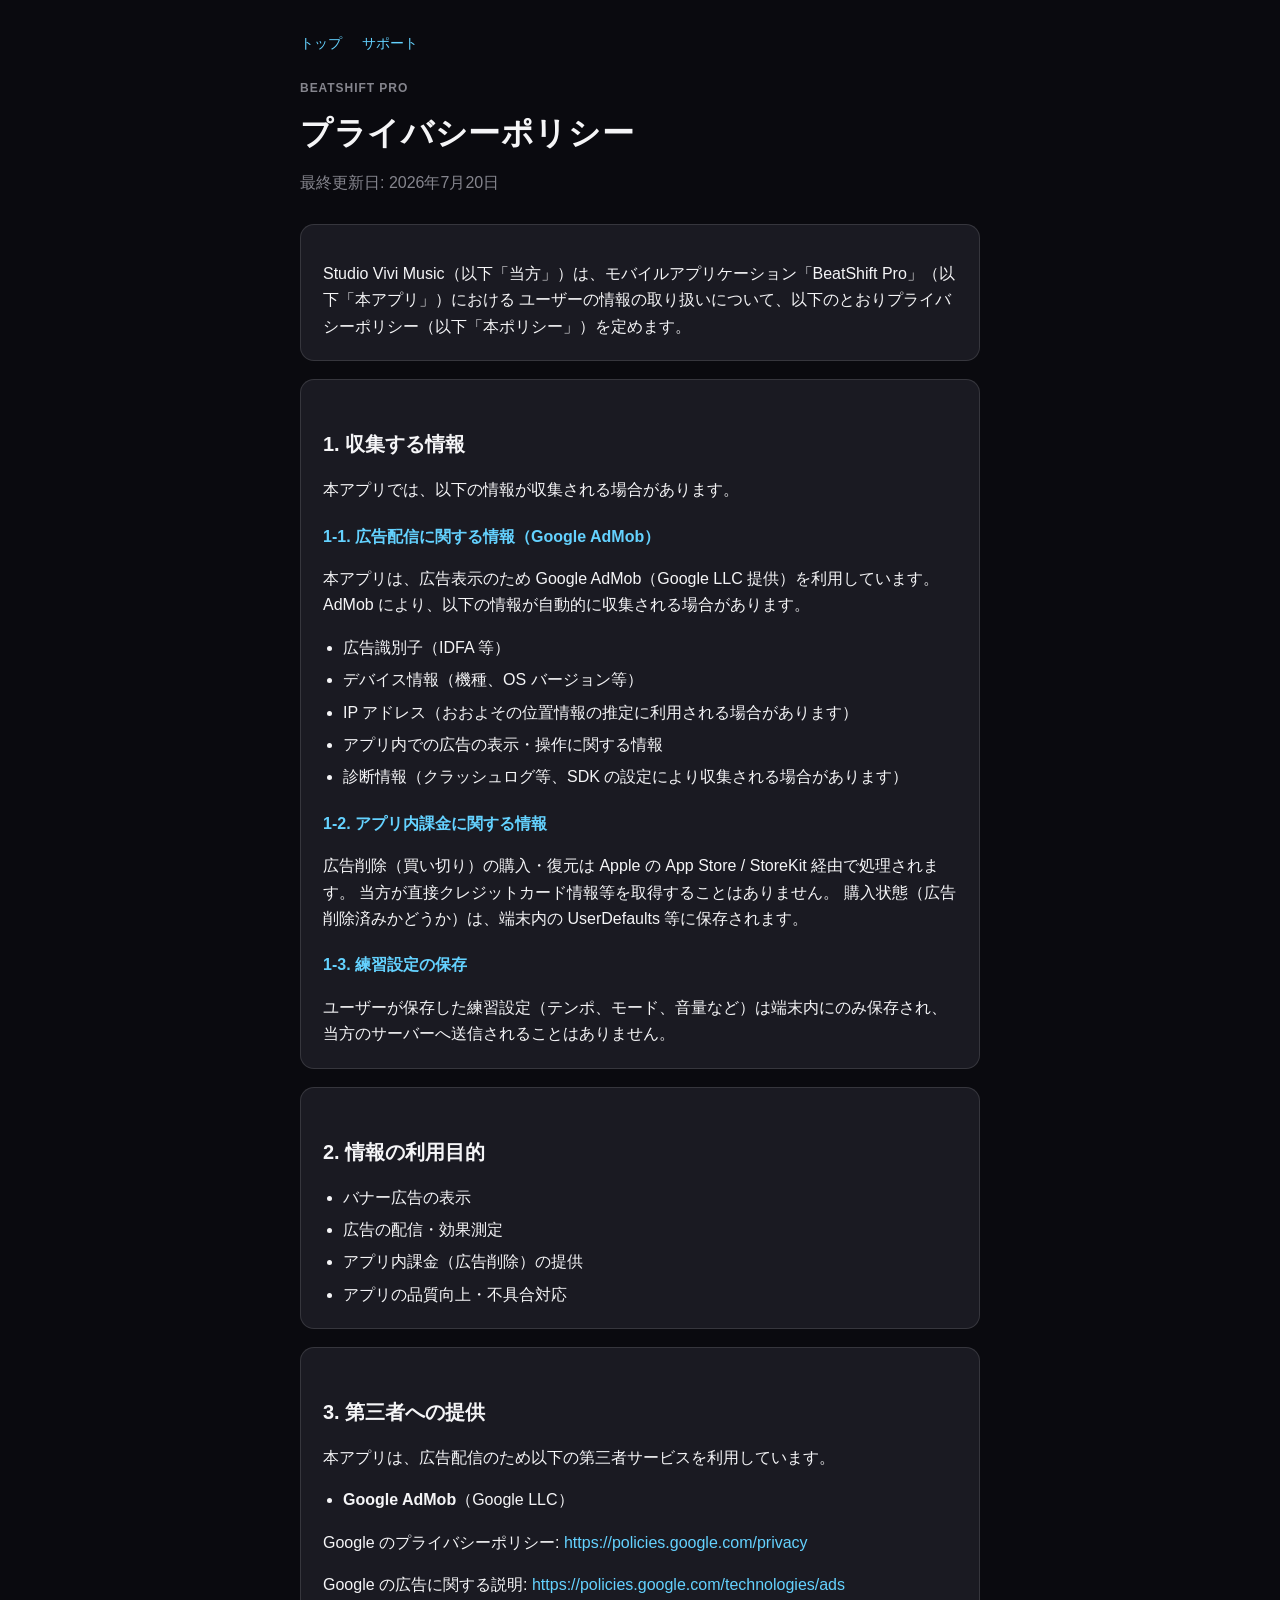
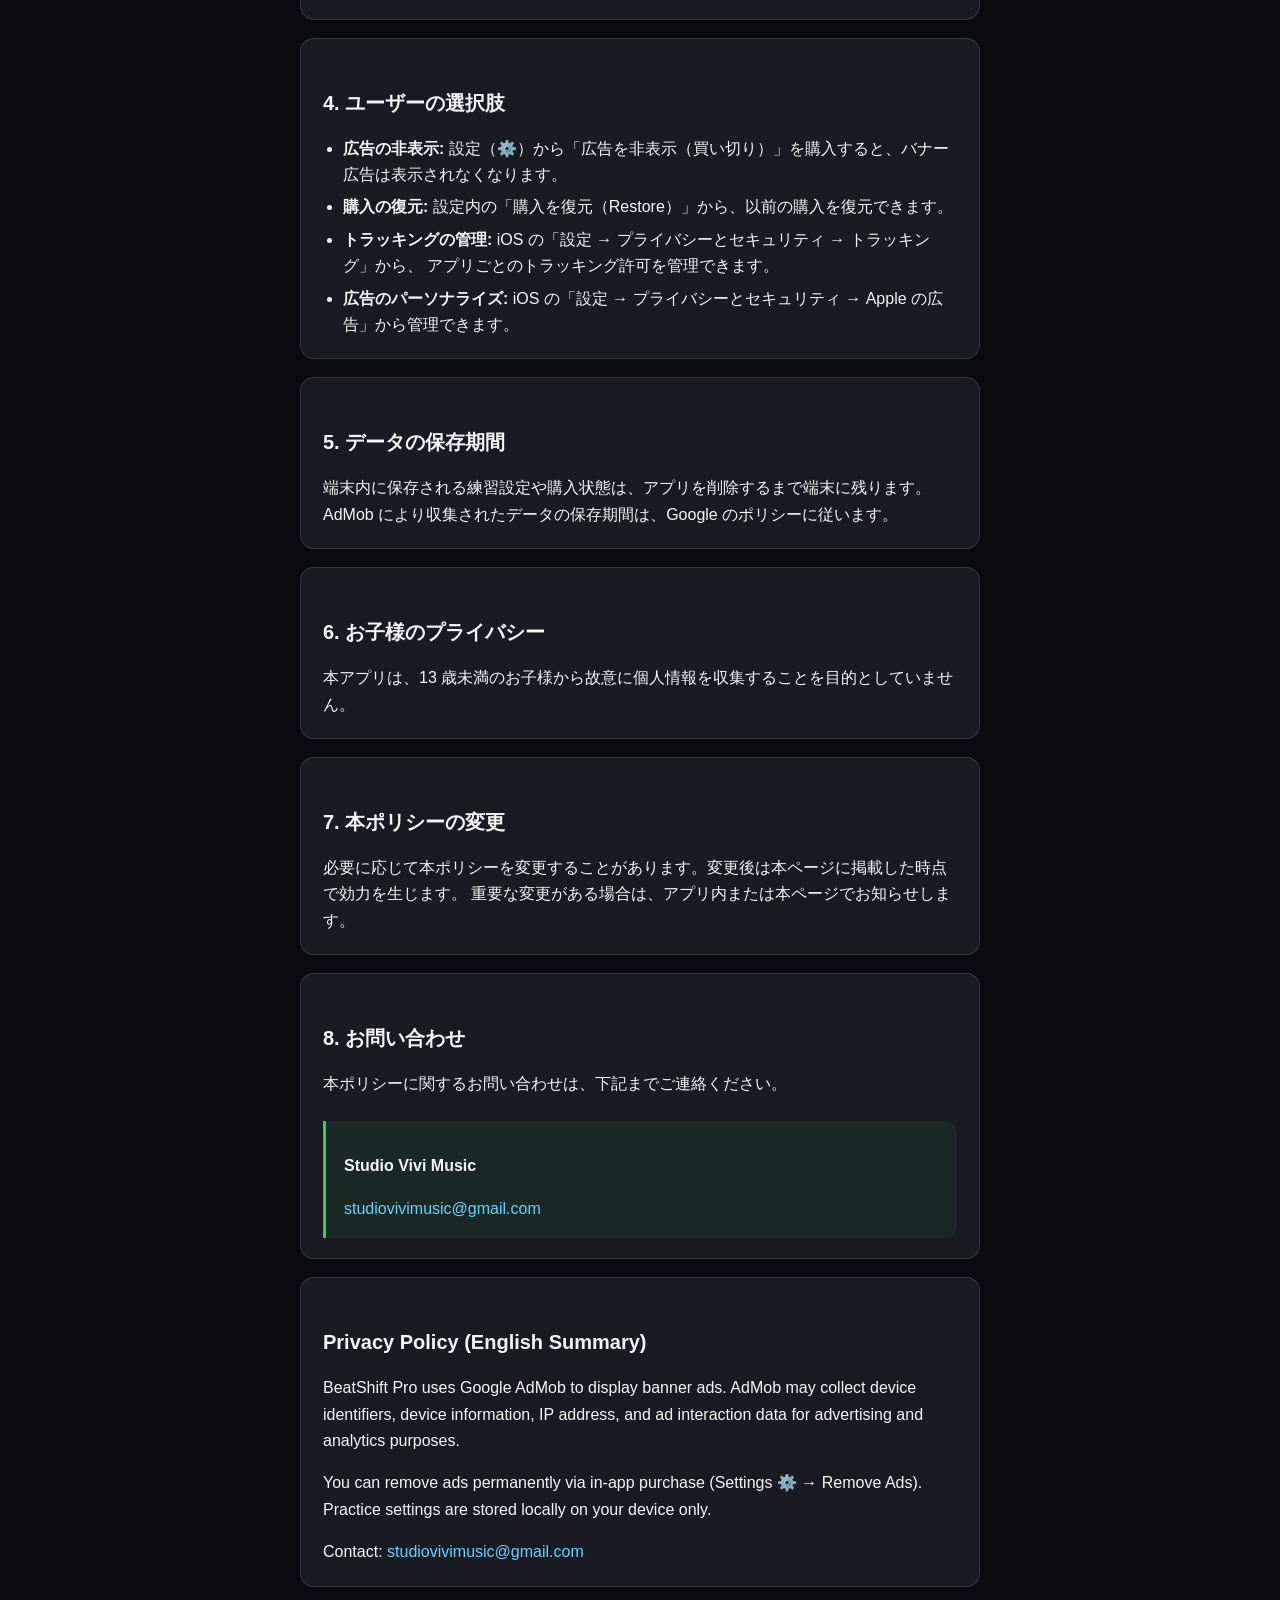
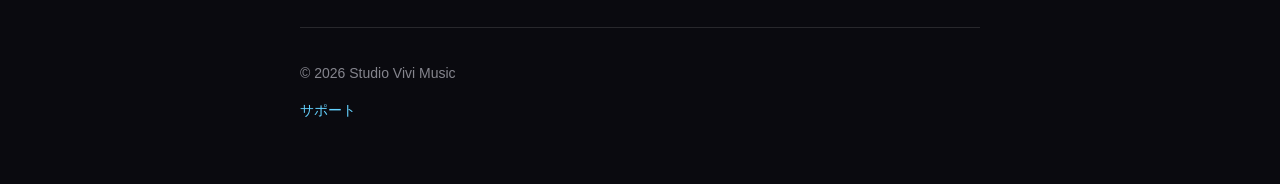
==== docs/privacy.html @ 6d374716 "Add GitHub Pages support and privacy policy" ====
<!DOCTYPE html>
<html lang="ja">
<head>
  <meta charset="UTF-8">
  <meta name="viewport" content="width=device-width, initial-scale=1">
  <title>プライバシーポリシー — BeatShift Pro</title>
  <link rel="stylesheet" href="style.css">
</head>
<body>
  <main class="container">
    <nav class="topnav">
      <a href="index.html">トップ</a>
      <a href="support.html">サポート</a>
    </nav>

    <header class="hero">
      <p class="eyebrow">BeatShift Pro</p>
      <h1>プライバシーポリシー</h1>
      <p class="lead">最終更新日: 2026年7月20日</p>
    </header>

    <section class="panel">
      <p>
        Studio Vivi Music（以下「当方」）は、モバイルアプリケーション「BeatShift Pro」（以下「本アプリ」）における
        ユーザーの情報の取り扱いについて、以下のとおりプライバシーポリシー（以下「本ポリシー」）を定めます。
      </p>
    </section>

    <section class="panel">
      <h2>1. 収集する情報</h2>
      <p>本アプリでは、以下の情報が収集される場合があります。</p>

      <h3>1-1. 広告配信に関する情報（Google AdMob）</h3>
      <p>
        本アプリは、広告表示のため Google AdMob（Google LLC 提供）を利用しています。
        AdMob により、以下の情報が自動的に収集される場合があります。
      </p>
      <ul>
        <li>広告識別子（IDFA 等）</li>
        <li>デバイス情報（機種、OS バージョン等）</li>
        <li>IP アドレス（おおよその位置情報の推定に利用される場合があります）</li>
        <li>アプリ内での広告の表示・操作に関する情報</li>
        <li>診断情報（クラッシュログ等、SDK の設定により収集される場合があります）</li>
      </ul>

      <h3>1-2. アプリ内課金に関する情報</h3>
      <p>
        広告削除（買い切り）の購入・復元は Apple の App Store / StoreKit 経由で処理されます。
        当方が直接クレジットカード情報等を取得することはありません。
        購入状態（広告削除済みかどうか）は、端末内の UserDefaults 等に保存されます。
      </p>

      <h3>1-3. 練習設定の保存</h3>
      <p>
        ユーザーが保存した練習設定（テンポ、モード、音量など）は端末内にのみ保存され、
        当方のサーバーへ送信されることはありません。
      </p>
    </section>

    <section class="panel">
      <h2>2. 情報の利用目的</h2>
      <ul>
        <li>バナー広告の表示</li>
        <li>広告の配信・効果測定</li>
        <li>アプリ内課金（広告削除）の提供</li>
        <li>アプリの品質向上・不具合対応</li>
      </ul>
    </section>

    <section class="panel">
      <h2>3. 第三者への提供</h2>
      <p>本アプリは、広告配信のため以下の第三者サービスを利用しています。</p>
      <ul>
        <li><strong>Google AdMob</strong>（Google LLC）</li>
      </ul>
      <p>
        Google のプライバシーポリシー:
        <a href="https://policies.google.com/privacy" target="_blank" rel="noopener noreferrer">https://policies.google.com/privacy</a>
      </p>
      <p>
        Google の広告に関する説明:
        <a href="https://policies.google.com/technologies/ads" target="_blank" rel="noopener noreferrer">https://policies.google.com/technologies/ads</a>
      </p>
    </section>

    <section class="panel">
      <h2>4. ユーザーの選択肢</h2>
      <ul>
        <li>
          <strong>広告の非表示:</strong>
          設定（⚙️）から「広告を非表示（買い切り）」を購入すると、バナー広告は表示されなくなります。
        </li>
        <li>
          <strong>購入の復元:</strong>
          設定内の「購入を復元（Restore）」から、以前の購入を復元できます。
        </li>
        <li>
          <strong>トラッキングの管理:</strong>
          iOS の「設定 → プライバシーとセキュリティ → トラッキング」から、
          アプリごとのトラッキング許可を管理できます。
        </li>
        <li>
          <strong>広告のパーソナライズ:</strong>
          iOS の「設定 → プライバシーとセキュリティ → Apple の広告」から管理できます。
        </li>
      </ul>
    </section>

    <section class="panel">
      <h2>5. データの保存期間</h2>
      <p>
        端末内に保存される練習設定や購入状態は、アプリを削除するまで端末に残ります。
        AdMob により収集されたデータの保存期間は、Google のポリシーに従います。
      </p>
    </section>

    <section class="panel">
      <h2>6. お子様のプライバシー</h2>
      <p>
        本アプリは、13 歳未満のお子様から故意に個人情報を収集することを目的としていません。
      </p>
    </section>

    <section class="panel">
      <h2>7. 本ポリシーの変更</h2>
      <p>
        必要に応じて本ポリシーを変更することがあります。変更後は本ページに掲載した時点で効力を生じます。
        重要な変更がある場合は、アプリ内または本ページでお知らせします。
      </p>
    </section>

    <section class="panel">
      <h2>8. お問い合わせ</h2>
      <p>本ポリシーに関するお問い合わせは、下記までご連絡ください。</p>
      <div class="contact-box">
        <p><strong>Studio Vivi Music</strong></p>
        <p><a href="mailto:studiovivimusic@gmail.com">studiovivimusic@gmail.com</a></p>
      </div>
    </section>

    <section class="panel">
      <h2>Privacy Policy (English Summary)</h2>
      <p>
        BeatShift Pro uses Google AdMob to display banner ads. AdMob may collect device identifiers,
        device information, IP address, and ad interaction data for advertising and analytics purposes.
      </p>
      <p>
        You can remove ads permanently via in-app purchase (Settings ⚙️ → Remove Ads).
        Practice settings are stored locally on your device only.
      </p>
      <p>
        Contact: <a href="mailto:studiovivimusic@gmail.com">studiovivimusic@gmail.com</a>
      </p>
    </section>

    <footer>
      <p>© 2026 Studio Vivi Music</p>
      <p><a href="support.html">サポート</a></p>
    </footer>
  </main>
</body>
</html>
---- docs/style.css ----
:root {
  --bg: #0a0a0f;
  --surface: #1a1a22;
  --border: rgba(255, 255, 255, 0.12);
  --text: #f5f5f7;
  --muted: rgba(235, 235, 245, 0.55);
  --accent: #64d2ff;
  --green: #30d158;
}

* {
  box-sizing: border-box;
}

body {
  margin: 0;
  font-family: -apple-system, BlinkMacSystemFont, "Segoe UI", Roboto, "Hiragino Sans", "Noto Sans JP", sans-serif;
  background: var(--bg);
  color: var(--text);
  line-height: 1.65;
}

a {
  color: var(--accent);
  text-decoration: none;
}

a:hover {
  text-decoration: underline;
}

.container {
  max-width: 720px;
  margin: 0 auto;
  padding: 32px 20px 48px;
}

.hero {
  margin-bottom: 28px;
}

.eyebrow {
  margin: 0 0 8px;
  font-size: 12px;
  font-weight: 700;
  letter-spacing: 0.08em;
  text-transform: uppercase;
  color: var(--muted);
}

h1 {
  margin: 0 0 10px;
  font-size: 2rem;
  letter-spacing: 0.02em;
}

h2 {
  margin: 28px 0 12px;
  font-size: 1.25rem;
}

h3 {
  margin: 20px 0 8px;
  font-size: 1rem;
  color: var(--accent);
}

.lead {
  margin: 0;
  color: var(--muted);
}

.topnav {
  margin-bottom: 24px;
  font-size: 14px;
}

.topnav a {
  margin-right: 16px;
}

.cards {
  display: grid;
  gap: 14px;
  margin: 24px 0 32px;
}

.card {
  display: block;
  padding: 18px 20px;
  background: var(--surface);
  border: 1px solid var(--border);
  border-radius: 14px;
  color: inherit;
  text-decoration: none;
  transition: border-color 0.15s ease;
}

.card:hover {
  border-color: rgba(100, 210, 255, 0.45);
  text-decoration: none;
}

.card h2 {
  margin: 0 0 6px;
  font-size: 1.1rem;
}

.card p {
  margin: 0;
  color: var(--muted);
  font-size: 14px;
}

.panel {
  padding: 20px 22px;
  background: var(--surface);
  border: 1px solid var(--border);
  border-radius: 14px;
  margin-bottom: 18px;
}

.panel p:last-child,
.panel ul:last-child {
  margin-bottom: 0;
}

ul, ol {
  padding-left: 1.25rem;
}

li + li {
  margin-top: 6px;
}

.note {
  padding: 16px 18px;
  border: 1px dashed var(--border);
  border-radius: 12px;
  color: var(--muted);
  font-size: 14px;
}

.note h2 {
  margin-top: 0;
  font-size: 1rem;
  color: var(--text);
}

code {
  padding: 2px 6px;
  border-radius: 6px;
  background: rgba(255, 255, 255, 0.06);
  font-size: 0.92em;
  word-break: break-all;
}

.contact-box {
  margin-top: 24px;
  padding: 16px 18px;
  border-left: 3px solid var(--green);
  background: rgba(48, 209, 88, 0.08);
  border-radius: 0 12px 12px 0;
}

footer {
  margin-top: 40px;
  padding-top: 20px;
  border-top: 1px solid var(--border);
  color: var(--muted);
  font-size: 14px;
}

@media (max-width: 480px) {
  h1 {
    font-size: 1.65rem;
  }
}
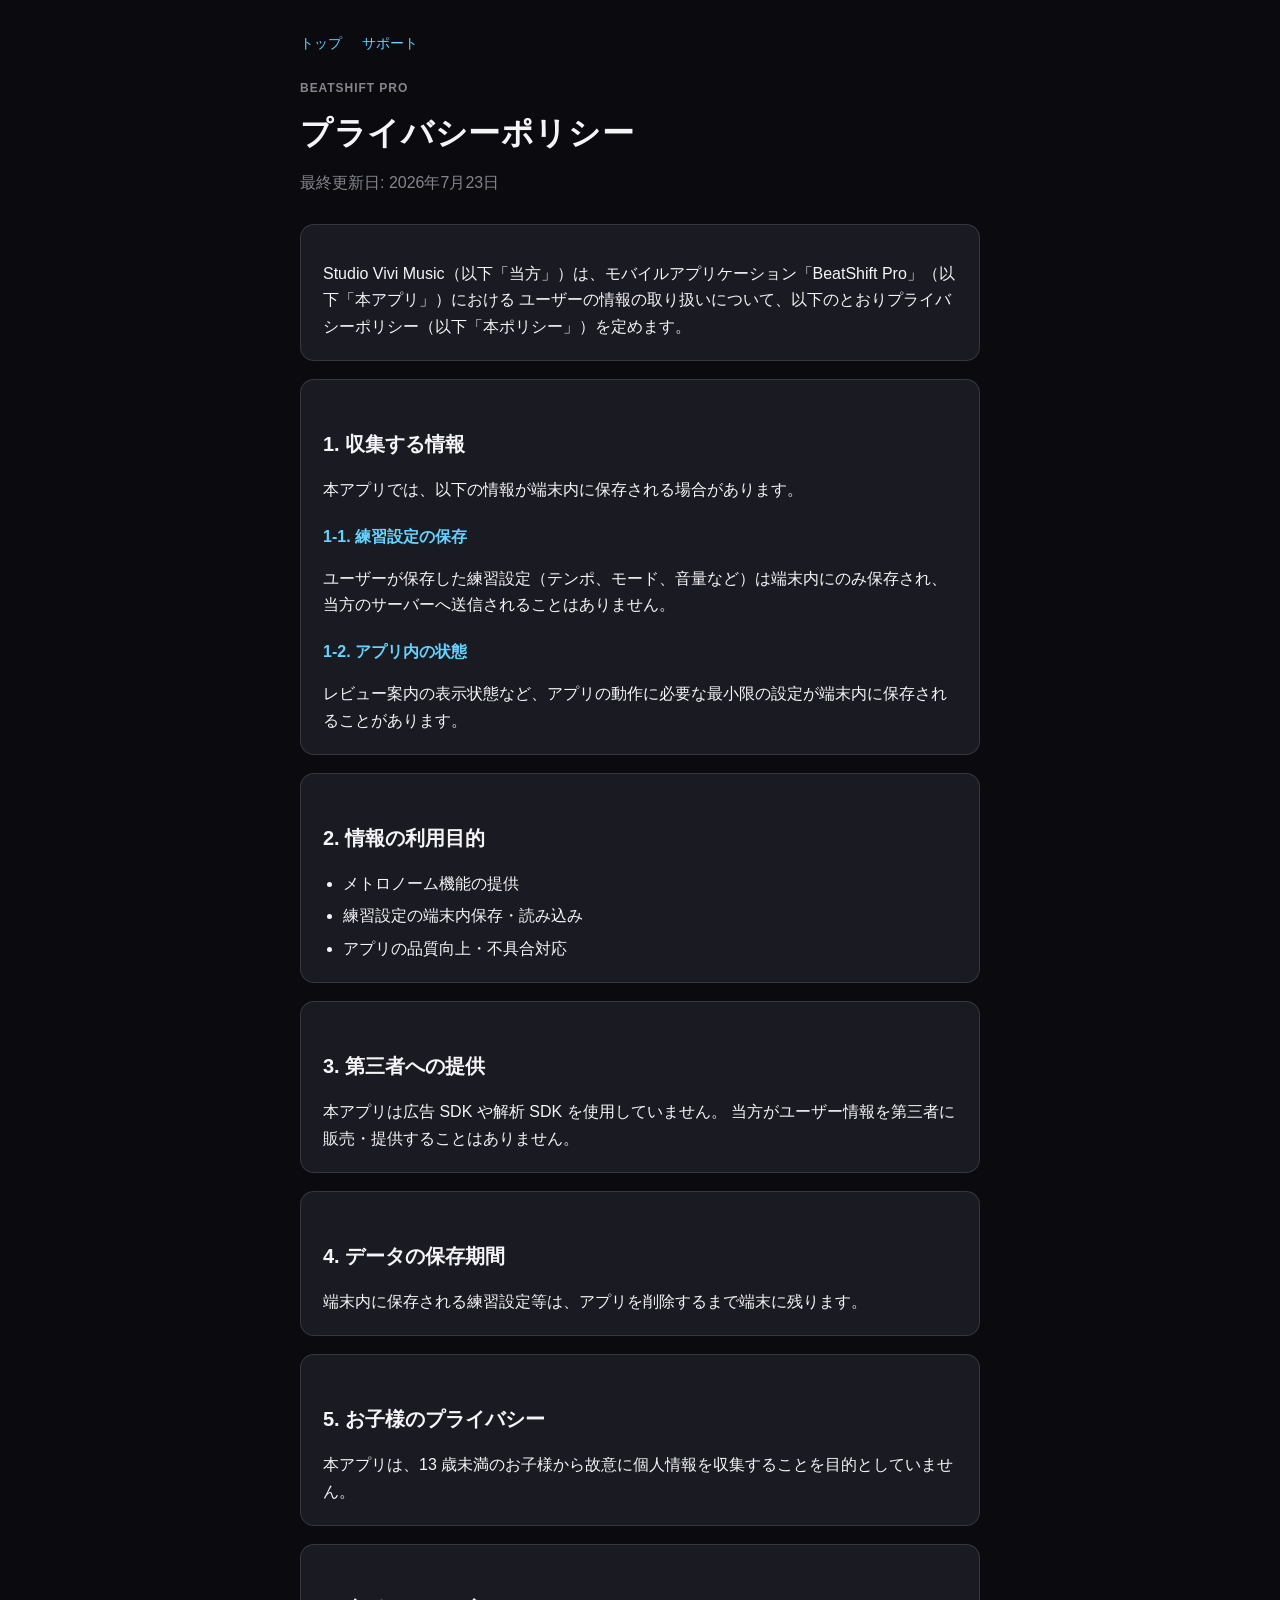
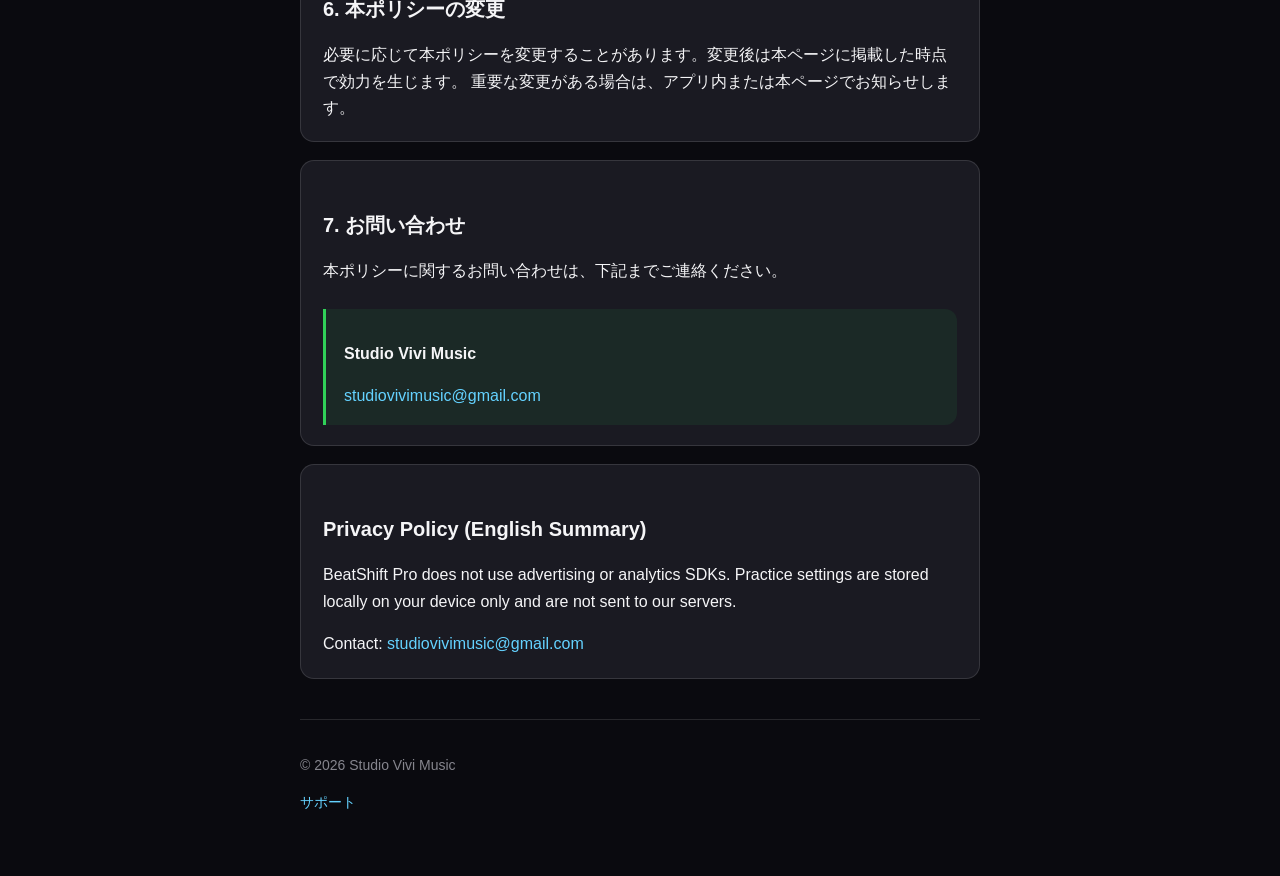
==== commit a4ca47ce: "Remove ads/IAP and harden odd-time playback. Drop AdMob and remove-ads purchase, rebalance the main " ====
--- a/docs/privacy.html
+++ b/docs/privacy.html
@@ -16,7 +16,7 @@
     <header class="hero">
       <p class="eyebrow">BeatShift Pro</p>
       <h1>プライバシーポリシー</h1>
-      <p class="lead">最終更新日: 2026年7月20日</p>
+      <p class="lead">最終更新日: 2026年7月23日</p>
     </header>
 
     <section class="panel">
@@ -28,101 +28,53 @@
 
     <section class="panel">
       <h2>1. 収集する情報</h2>
-      <p>本アプリでは、以下の情報が収集される場合があります。</p>
+      <p>本アプリでは、以下の情報が端末内に保存される場合があります。</p>
 
-      <h3>1-1. 広告配信に関する情報（Google AdMob）</h3>
-      <p>
-        本アプリは、広告表示のため Google AdMob（Google LLC 提供）を利用しています。
-        AdMob により、以下の情報が自動的に収集される場合があります。
-      </p>
-      <ul>
-        <li>広告識別子（IDFA 等）</li>
-        <li>デバイス情報（機種、OS バージョン等）</li>
-        <li>IP アドレス（おおよその位置情報の推定に利用される場合があります）</li>
-        <li>アプリ内での広告の表示・操作に関する情報</li>
-        <li>診断情報（クラッシュログ等、SDK の設定により収集される場合があります）</li>
-      </ul>
-
-      <h3>1-2. アプリ内課金に関する情報</h3>
-      <p>
-        広告削除（買い切り）の購入・復元は Apple の App Store / StoreKit 経由で処理されます。
-        当方が直接クレジットカード情報等を取得することはありません。
-        購入状態（広告削除済みかどうか）は、端末内の UserDefaults 等に保存されます。
-      </p>
-
-      <h3>1-3. 練習設定の保存</h3>
+      <h3>1-1. 練習設定の保存</h3>
       <p>
         ユーザーが保存した練習設定（テンポ、モード、音量など）は端末内にのみ保存され、
         当方のサーバーへ送信されることはありません。
+      </p>
+
+      <h3>1-2. アプリ内の状態</h3>
+      <p>
+        レビュー案内の表示状態など、アプリの動作に必要な最小限の設定が端末内に保存されることがあります。
       </p>
     </section>
 
     <section class="panel">
       <h2>2. 情報の利用目的</h2>
       <ul>
-        <li>バナー広告の表示</li>
-        <li>広告の配信・効果測定</li>
-        <li>アプリ内課金（広告削除）の提供</li>
+        <li>メトロノーム機能の提供</li>
+        <li>練習設定の端末内保存・読み込み</li>
         <li>アプリの品質向上・不具合対応</li>
       </ul>
     </section>
 
     <section class="panel">
       <h2>3. 第三者への提供</h2>
-      <p>本アプリは、広告配信のため以下の第三者サービスを利用しています。</p>
-      <ul>
-        <li><strong>Google AdMob</strong>（Google LLC）</li>
-      </ul>
       <p>
-        Google のプライバシーポリシー:
-        <a href="https://policies.google.com/privacy" target="_blank" rel="noopener noreferrer">https://policies.google.com/privacy</a>
-      </p>
-      <p>
-        Google の広告に関する説明:
-        <a href="https://policies.google.com/technologies/ads" target="_blank" rel="noopener noreferrer">https://policies.google.com/technologies/ads</a>
+        本アプリは広告 SDK や解析 SDK を使用していません。
+        当方がユーザー情報を第三者に販売・提供することはありません。
       </p>
     </section>
 
     <section class="panel">
-      <h2>4. ユーザーの選択肢</h2>
-      <ul>
-        <li>
-          <strong>広告の非表示:</strong>
-          設定（⚙️）から「広告を非表示（買い切り）」を購入すると、バナー広告は表示されなくなります。
-        </li>
-        <li>
-          <strong>購入の復元:</strong>
-          設定内の「購入を復元（Restore）」から、以前の購入を復元できます。
-        </li>
-        <li>
-          <strong>トラッキングの管理:</strong>
-          iOS の「設定 → プライバシーとセキュリティ → トラッキング」から、
-          アプリごとのトラッキング許可を管理できます。
-        </li>
-        <li>
-          <strong>広告のパーソナライズ:</strong>
-          iOS の「設定 → プライバシーとセキュリティ → Apple の広告」から管理できます。
-        </li>
-      </ul>
-    </section>
-
-    <section class="panel">
-      <h2>5. データの保存期間</h2>
+      <h2>4. データの保存期間</h2>
       <p>
-        端末内に保存される練習設定や購入状態は、アプリを削除するまで端末に残ります。
-        AdMob により収集されたデータの保存期間は、Google のポリシーに従います。
+        端末内に保存される練習設定等は、アプリを削除するまで端末に残ります。
       </p>
     </section>
 
     <section class="panel">
-      <h2>6. お子様のプライバシー</h2>
+      <h2>5. お子様のプライバシー</h2>
       <p>
         本アプリは、13 歳未満のお子様から故意に個人情報を収集することを目的としていません。
       </p>
     </section>
 
     <section class="panel">
-      <h2>7. 本ポリシーの変更</h2>
+      <h2>6. 本ポリシーの変更</h2>
       <p>
         必要に応じて本ポリシーを変更することがあります。変更後は本ページに掲載した時点で効力を生じます。
         重要な変更がある場合は、アプリ内または本ページでお知らせします。
@@ -130,7 +82,7 @@
     </section>
 
     <section class="panel">
-      <h2>8. お問い合わせ</h2>
+      <h2>7. お問い合わせ</h2>
       <p>本ポリシーに関するお問い合わせは、下記までご連絡ください。</p>
       <div class="contact-box">
         <p><strong>Studio Vivi Music</strong></p>
@@ -141,12 +93,8 @@
     <section class="panel">
       <h2>Privacy Policy (English Summary)</h2>
       <p>
-        BeatShift Pro uses Google AdMob to display banner ads. AdMob may collect device identifiers,
-        device information, IP address, and ad interaction data for advertising and analytics purposes.
-      </p>
-      <p>
-        You can remove ads permanently via in-app purchase (Settings ⚙️ → Remove Ads).
-        Practice settings are stored locally on your device only.
+        BeatShift Pro does not use advertising or analytics SDKs.
+        Practice settings are stored locally on your device only and are not sent to our servers.
       </p>
       <p>
         Contact: <a href="mailto:studiovivimusic@gmail.com">studiovivimusic@gmail.com</a>
